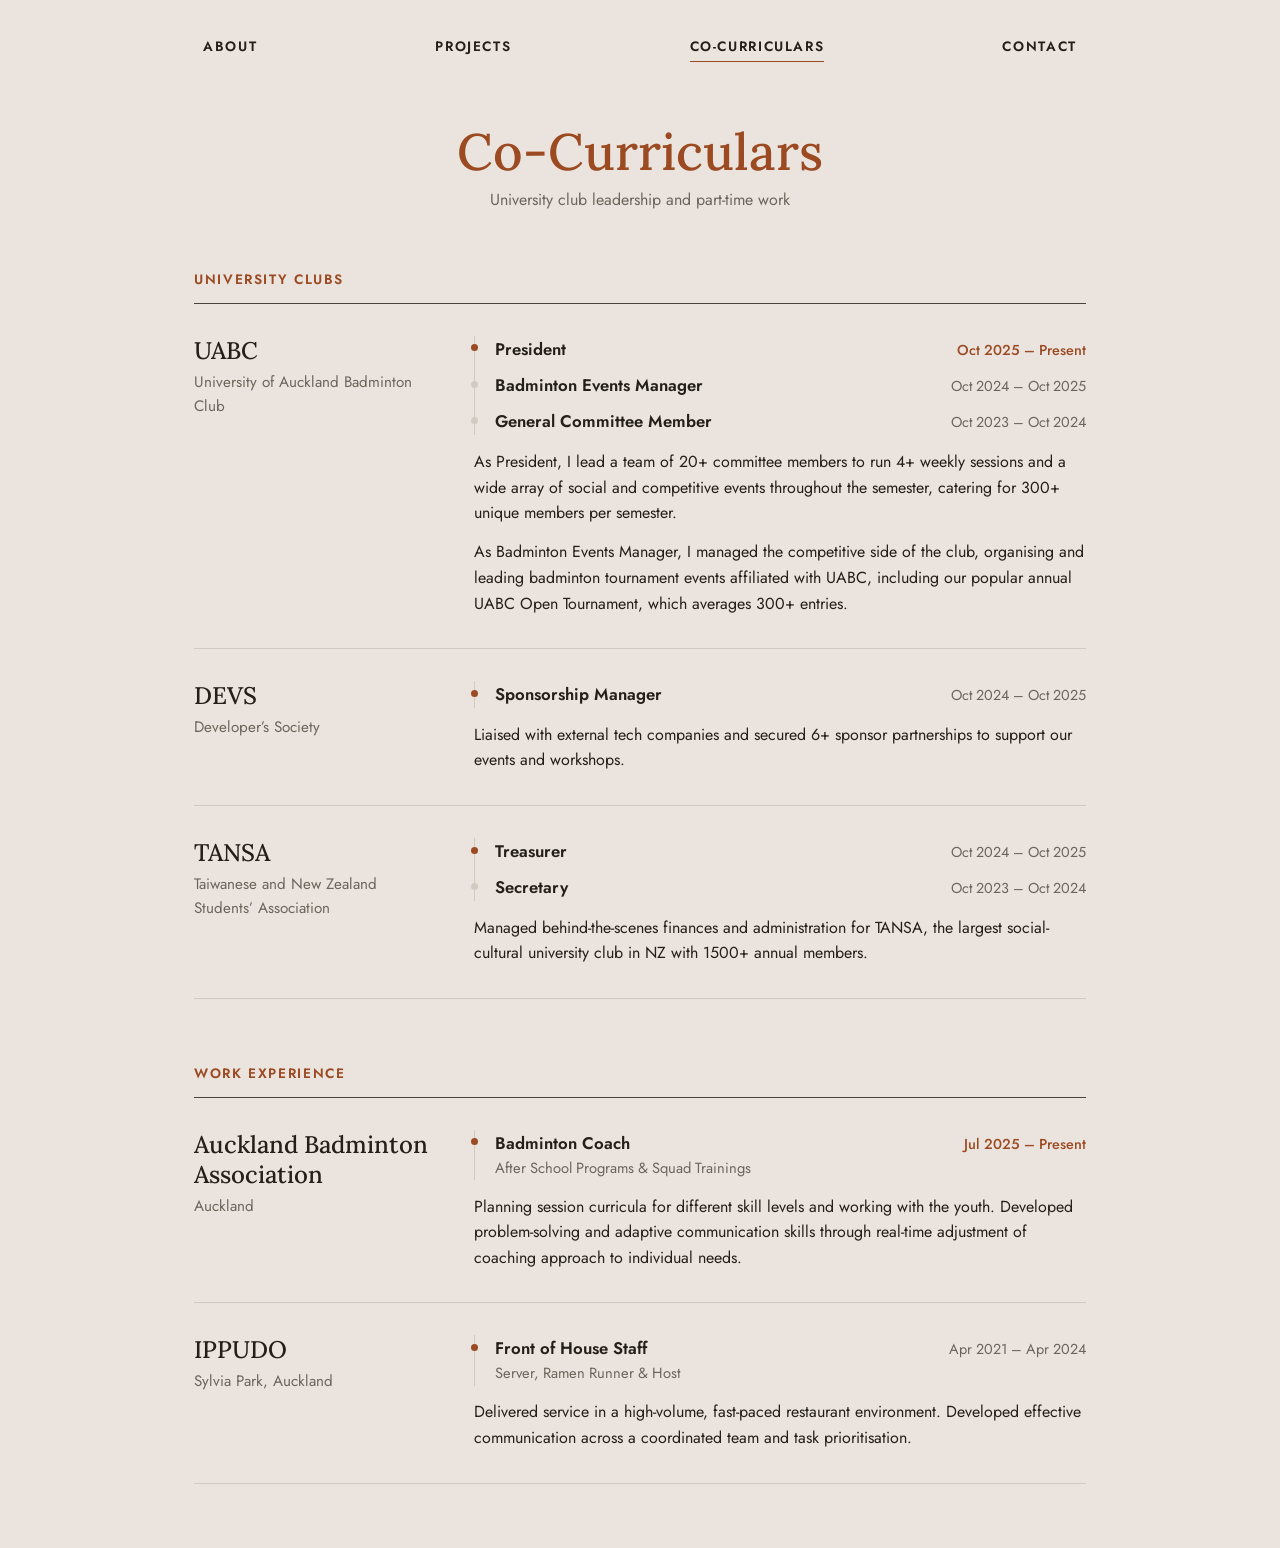
==== cocurriculars.html @ d3604c3f "revamped the website theme/format" ====
<!DOCTYPE html>
<html lang="en">
<head>
  <meta charset="UTF-8">
  <meta name="viewport" content="width=device-width, initial-scale=1.0">
  <title>Co-Curriculars — Yuan Tsai</title>
  <link rel="preconnect" href="https://fonts.googleapis.com">
  <link rel="preconnect" href="https://fonts.gstatic.com" crossorigin>
  <link href="https://fonts.googleapis.com/css2?family=Jost:wght@400;500;600&family=Lora:ital,wght@0,400;0,500;1,400&display=swap" rel="stylesheet">
  <link rel="stylesheet" href="style.css">
</head>
<body>

<nav class="site-nav">
  <a href="index.html">About</a>
  <a href="projects.html">Projects</a>
  <a href="cocurriculars.html" class="active">Co-Curriculars</a>
  <a href="contact.html">Contact</a>
</nav>

<main class="cc">
  <header class="page-heading">
    <h1>Co-Curriculars</h1>
    <p>University club leadership and part-time work</p>
  </header>

  <section class="cc-section">
    <h2 class="cc-section-title">University Clubs</h2>

    <article class="cc-entry">
      <div class="cc-org">
        <h3>UABC</h3>
        <p>University of Auckland Badminton Club</p>
      </div>
      <div class="cc-detail">
        <ul class="role-list">
          <li><span class="role">President</span><span class="dates current">Oct 2025 – Present</span></li>
          <li><span class="role">Badminton Events Manager</span><span class="dates">Oct 2024 – Oct 2025</span></li>
          <li><span class="role">General Committee Member</span><span class="dates">Oct 2023 – Oct 2024</span></li>
        </ul>
        <p>As President, I lead a team of 20+ committee members to run 4+ weekly sessions and a wide array of social and competitive events throughout the semester, catering for 300+ unique members per semester.</p>
        <p>As Badminton Events Manager, I managed the competitive side of the club, organising and leading badminton tournament events affiliated with UABC, including our popular annual UABC Open Tournament, which averages 300+ entries.</p>
      </div>
    </article>

    <article class="cc-entry">
      <div class="cc-org">
        <h3>DEVS</h3>
        <p>Developer’s Society</p>
      </div>
      <div class="cc-detail">
        <ul class="role-list">
          <li><span class="role">Sponsorship Manager</span><span class="dates">Oct 2024 – Oct 2025</span></li>
        </ul>
        <p>Liaised with external tech companies and secured 6+ sponsor partnerships to support our events and workshops.</p>
      </div>
    </article>

    <article class="cc-entry">
      <div class="cc-org">
        <h3>TANSA</h3>
        <p>Taiwanese and New Zealand Students’ Association</p>
      </div>
      <div class="cc-detail">
        <ul class="role-list">
          <li><span class="role">Treasurer</span><span class="dates">Oct 2024 – Oct 2025</span></li>
          <li><span class="role">Secretary</span><span class="dates">Oct 2023 – Oct 2024</span></li>
        </ul>
        <p>Managed behind-the-scenes finances and administration for TANSA, the largest social-cultural university club in NZ with 1500+ annual members.</p>
      </div>
    </article>
  </section>

  <section class="cc-section">
    <h2 class="cc-section-title">Work Experience</h2>

    <article class="cc-entry">
      <div class="cc-org">
        <h3>Auckland Badminton Association</h3>
        <p>Auckland</p>
      </div>
      <div class="cc-detail">
        <ul class="role-list">
          <li><span class="role">Badminton Coach <span class="role-sub">After School Programs &amp; Squad Trainings</span></span><span class="dates current">Jul 2025 – Present</span></li>
        </ul>
        <p>Planning session curricula for different skill levels and working with the youth. Developed problem-solving and adaptive communication skills through real-time adjustment of coaching approach to individual needs.</p>
      </div>
    </article>

    <article class="cc-entry">
      <div class="cc-org">
        <h3>IPPUDO</h3>
        <p>Sylvia Park, Auckland</p>
      </div>
      <div class="cc-detail">
        <ul class="role-list">
          <li><span class="role">Front of House Staff <span class="role-sub">Server, Ramen Runner &amp; Host</span></span><span class="dates">Apr 2021 – Apr 2024</span></li>
        </ul>
        <p>Delivered service in a high-volume, fast-paced restaurant environment. Developed effective communication across a coordinated team and task prioritisation.</p>
      </div>
    </article>
  </section>
</main>

</body>
</html>
---- style.css ----
/* Shared theme for every page */
:root {
  --bg: #ebe4de;
  --surface: #f3eee9;
  --text: #241f1b;
  --muted: #6e645c;
  --line: #4a423c;
  --line-soft: #d3c9c0;
  --accent: #9b4a22;
  --accent-hover: #7d3a19;
  --sans: 'Jost', 'Segoe UI', system-ui, sans-serif;
  --serif: 'Lora', Georgia, serif;
}

* { box-sizing: border-box; margin: 0; padding: 0; }

body {
  font-family: var(--sans);
  background: var(--bg);
  color: var(--text);
  min-height: 100vh;
  line-height: 1.6;
  display: flex;
  flex-direction: column;
}

a { color: inherit; }
img { display: block; max-width: 100%; }

/* NAV */
.site-nav {
  display: flex;
  justify-content: space-around;
  align-items: center;
  max-width: 1100px;
  width: 100%;
  margin: 0 auto;
  padding: 2.25rem 1.5rem;
}
.site-nav a {
  font-size: 0.85rem;
  font-weight: 600;
  letter-spacing: 0.12em;
  text-transform: uppercase;
  text-decoration: none;
  padding-bottom: 0.2rem;
  border-bottom: 1.5px solid transparent;
  transition: color 0.2s, border-color 0.2s;
}
.site-nav a:hover { color: var(--accent); }
.site-nav a.active { border-bottom-color: var(--accent); }

main {
  flex: 1;
  width: 100%;
  max-width: 1100px;
  margin: 0 auto;
  padding: 0 1.5rem 4rem;
}

/* HOMEPAGE FRAME */
.frame {
  border: 1px solid var(--line);
  display: grid;
  grid-template-columns: minmax(0, 1.05fr) minmax(0, 1fr);
  gap: 2rem;
  padding: 1rem;
  min-height: min(560px, calc(100vh - 160px));
}
.frame-text {
  display: flex;
  flex-direction: column;
  justify-content: space-between;
  padding: 2rem 1rem 1.5rem 2rem;
}
.frame-text h1 {
  font-size: clamp(2.6rem, 6vw, 4.2rem);
  font-weight: 500;
  line-height: 1.05;
  letter-spacing: -0.01em;
  margin-bottom: 1.25rem;
}
.bio {
  font-size: 1.02rem;
  line-height: 1.7;
  max-width: 34rem;
}
.bio p + p { margin-top: 0.8rem; }
.bio a {
  color: var(--accent);
  text-decoration: underline;
  text-underline-offset: 3px;
  text-decoration-thickness: 1px;
  white-space: nowrap;
  transition: color 0.2s;
}
.bio a:hover { color: var(--accent-hover); }
.socials { display: flex; gap: 1rem; margin-top: 2rem; }
.socials a { display: inline-flex; transition: color 0.2s, transform 0.2s; }
.socials a:hover { color: var(--accent); transform: translateY(-2px); }
.socials svg { width: 28px; height: 28px; }

.photo-grid {
  display: grid;
  grid-template-columns: repeat(2, minmax(0, 1fr));
  grid-template-rows: repeat(2, minmax(0, 1fr));
  gap: 0.6rem;
  min-height: 420px;
}
.photo-grid img {
  width: 100%;
  height: 100%;
  object-fit: cover;
}

/* PAGE HEADINGS */
.page-heading {
  text-align: center;
  margin: 1.5rem 0 3.5rem;
}
.page-heading h1 {
  font-family: var(--serif);
  font-weight: 500;
  font-size: clamp(2.2rem, 5vw, 3.2rem);
  color: var(--accent);
  line-height: 1.15;
}
.page-heading p { color: var(--muted); margin-top: 0.4rem; }

/* PROJECT GALLERY */
.project-grid {
  display: grid;
  grid-template-columns: repeat(3, minmax(0, 1fr));
  gap: 3rem 2.25rem;
}
.project-card {
  text-decoration: none;
  display: flex;
  flex-direction: column;
}
.project-thumb {
  position: relative;
  aspect-ratio: 4 / 3;
  overflow: hidden;
  background: var(--surface);
  margin-bottom: 0.9rem;
}
.project-thumb img {
  width: 100%;
  height: 100%;
  object-fit: cover;
  transition: transform 0.5s ease;
}
.project-card:hover .project-thumb img,
.project-card:hover .thumb-placeholder { transform: scale(1.04); }

/* Solid tile for projects without a photo yet */
.thumb-placeholder {
  width: 100%;
  height: 100%;
  display: flex;
  align-items: center;
  justify-content: center;
  font-family: var(--serif);
  font-style: italic;
  font-size: 2.6rem;
  color: #f3eee9;
  transition: transform 0.5s ease;
}
.tone-rust { background: var(--accent); }
.tone-green { background: #23392e; }
.tone-charcoal { background: #2b2725; }

.thumb-badge {
  position: absolute;
  top: 0.75rem;
  left: 0.75rem;
  background: var(--surface);
  color: var(--accent);
  font-size: 0.7rem;
  font-weight: 600;
  letter-spacing: 0.08em;
  text-transform: uppercase;
  padding: 0.2rem 0.55rem;
}

.project-name {
  font-family: var(--serif);
  font-size: 1.2rem;
  font-weight: 500;
  line-height: 1.3;
  transition: color 0.2s;
}
.project-card:hover .project-name { color: var(--accent); }
.project-type {
  font-size: 0.78rem;
  font-weight: 600;
  letter-spacing: 0.1em;
  text-transform: uppercase;
  color: var(--accent);
  margin-top: 0.2rem;
}
.project-stack {
  font-size: 0.92rem;
  color: var(--muted);
  margin-top: 0.15rem;
}
.project-stack strong { color: var(--text); font-weight: 600; }

/* PROJECT DETAIL */
.detail { max-width: 800px; margin: 0 auto; }
.back-link {
  display: inline-flex;
  align-items: center;
  gap: 0.35rem;
  font-size: 0.9rem;
  color: var(--muted);
  text-decoration: none;
  margin-bottom: 1.5rem;
  transition: color 0.2s;
}
.back-link:hover { color: var(--accent); }
.back-link svg { width: 15px; height: 15px; }

.detail-header {
  border-bottom: 1px solid var(--line-soft);
  padding-bottom: 1.75rem;
  margin-bottom: 2rem;
}
.detail-header h1 {
  font-family: var(--serif);
  font-weight: 500;
  font-size: clamp(2rem, 5vw, 2.9rem);
  line-height: 1.15;
}
.detail-header .project-type { margin-top: 0.6rem; }
.dev-badge {
  display: inline-block;
  vertical-align: middle;
  background: var(--accent);
  color: #fff;
  font-family: var(--sans);
  font-size: 0.7rem;
  font-weight: 600;
  letter-spacing: 0.08em;
  text-transform: uppercase;
  padding: 0.2rem 0.55rem;
  margin-left: 0.4rem;
}

.tags { display: flex; flex-wrap: wrap; gap: 0.45rem; margin-top: 1rem; }
.tag {
  border: 1px solid var(--line-soft);
  background: var(--surface);
  font-size: 0.8rem;
  font-weight: 500;
  padding: 0.2rem 0.65rem;
}

.project-body { display: flex; flex-direction: column; gap: 2.25rem; }

.description { font-size: 1.05rem; max-width: 680px; }
.description p + p,
.description ul + p { margin-top: 0.85rem; }
.description ul {
  margin: 0.6rem 0 0 1.4rem;
  display: flex;
  flex-direction: column;
  gap: 0.3rem;
}

.media-grid {
  display: grid;
  grid-template-columns: repeat(auto-fill, minmax(280px, 1fr));
  gap: 1rem;
}
.media-item {
  background: var(--surface);
  overflow: hidden;
  aspect-ratio: 4 / 3;
}
.media-item img {
  width: 100%;
  height: 100%;
  object-fit: cover;
}
/* Show screenshots uncropped */
.media-grid.natural .media-item { aspect-ratio: auto; }
.media-grid.natural .media-item img { height: auto; object-fit: contain; }

.btn-group { display: flex; flex-wrap: wrap; gap: 0.75rem; }
.btn {
  display: inline-flex;
  align-items: center;
  gap: 0.5rem;
  background: var(--accent);
  color: #fff;
  text-decoration: none;
  font-weight: 500;
  font-size: 0.95rem;
  letter-spacing: 0.02em;
  padding: 0.7rem 1.4rem;
  transition: background 0.2s, transform 0.2s;
}
.btn:hover { background: var(--accent-hover); transform: translateY(-1px); }
.btn svg { width: 18px; height: 18px; flex-shrink: 0; }

/* CO-CURRICULARS */
.cc { max-width: 940px; }
.cc-section + .cc-section { margin-top: 4rem; }
.cc-section-title {
  font-size: 0.85rem;
  font-weight: 600;
  letter-spacing: 0.12em;
  text-transform: uppercase;
  color: var(--accent);
  padding-bottom: 0.75rem;
  border-bottom: 1px solid var(--line);
}
.cc-entry {
  display: grid;
  grid-template-columns: minmax(0, 15rem) minmax(0, 1fr);
  gap: 2.5rem;
  padding: 2rem 0;
  border-bottom: 1px solid var(--line-soft);
}
.cc-org h3 {
  font-family: var(--serif);
  font-weight: 500;
  font-size: 1.5rem;
  line-height: 1.25;
}
.cc-org p { color: var(--muted); font-size: 0.95rem; margin-top: 0.25rem; }
.cc-detail > p { margin-top: 0.85rem; }

/* Roles held within one organisation, newest first */
.role-list {
  list-style: none;
  border-left: 1px solid var(--line-soft);
  padding-left: 1.25rem;
  display: flex;
  flex-direction: column;
  gap: 0.6rem;
}
.role-list li {
  position: relative;
  display: flex;
  justify-content: space-between;
  align-items: baseline;
  gap: 1rem;
  flex-wrap: wrap;
}
.role-list li::before {
  content: '';
  position: absolute;
  left: calc(-1.25rem - 4px);
  top: 0.55em;
  width: 7px;
  height: 7px;
  border-radius: 50%;
  background: var(--line-soft);
}
.role-list li:first-child::before { background: var(--accent); }
.role { font-weight: 600; font-size: 1.05rem; }
.role-sub { display: block; font-weight: 400; font-size: 0.92rem; color: var(--muted); }
.dates { font-size: 0.9rem; color: var(--muted); white-space: nowrap; }
.dates.current { color: var(--accent); font-weight: 500; }

/* CONTACT */
.contact-frame {
  border: 1px solid var(--line);
  max-width: 640px;
  margin: 0 auto;
  padding: 3rem 2.5rem;
  text-align: center;
}
.contact-frame h1 {
  font-size: clamp(2.2rem, 5vw, 3rem);
  font-weight: 500;
  margin-bottom: 0.5rem;
}
.contact-frame > p { color: var(--muted); margin-bottom: 2rem; }
.contact-list {
  list-style: none;
  display: flex;
  flex-direction: column;
  gap: 0.9rem;
  align-items: center;
}
.contact-list a {
  display: inline-flex;
  align-items: center;
  gap: 0.6rem;
  font-size: 1.1rem;
  text-decoration: none;
  border-bottom: 1px solid transparent;
  transition: color 0.2s, border-color 0.2s;
}
.contact-list a:hover { color: var(--accent); border-bottom-color: var(--accent); }
.contact-list svg { width: 22px; height: 22px; }

/* RESPONSIVE */
@media (max-width: 900px) {
  .project-grid { grid-template-columns: repeat(2, minmax(0, 1fr)); gap: 2.5rem 1.5rem; }
}

@media (max-width: 720px) {
  .site-nav { padding: 1.5rem 1rem; justify-content: space-between; }
  .site-nav a { font-size: 0.72rem; letter-spacing: 0.06em; }
  .cc-entry { grid-template-columns: minmax(0, 1fr); gap: 1rem; padding: 1.5rem 0; }
  .role-list li { flex-direction: column; gap: 0; }
  main { padding: 0 1rem 3rem; }
  .frame { grid-template-columns: minmax(0, 1fr); min-height: 0; }
  .frame-text { padding: 1.25rem 0.5rem 0.5rem; }
  .photo-grid { min-height: 0; aspect-ratio: 1; }
  .project-grid { grid-template-columns: minmax(0, 1fr); }
  .media-grid { grid-template-columns: 1fr; }
  .contact-frame { padding: 2.25rem 1.25rem; }
}
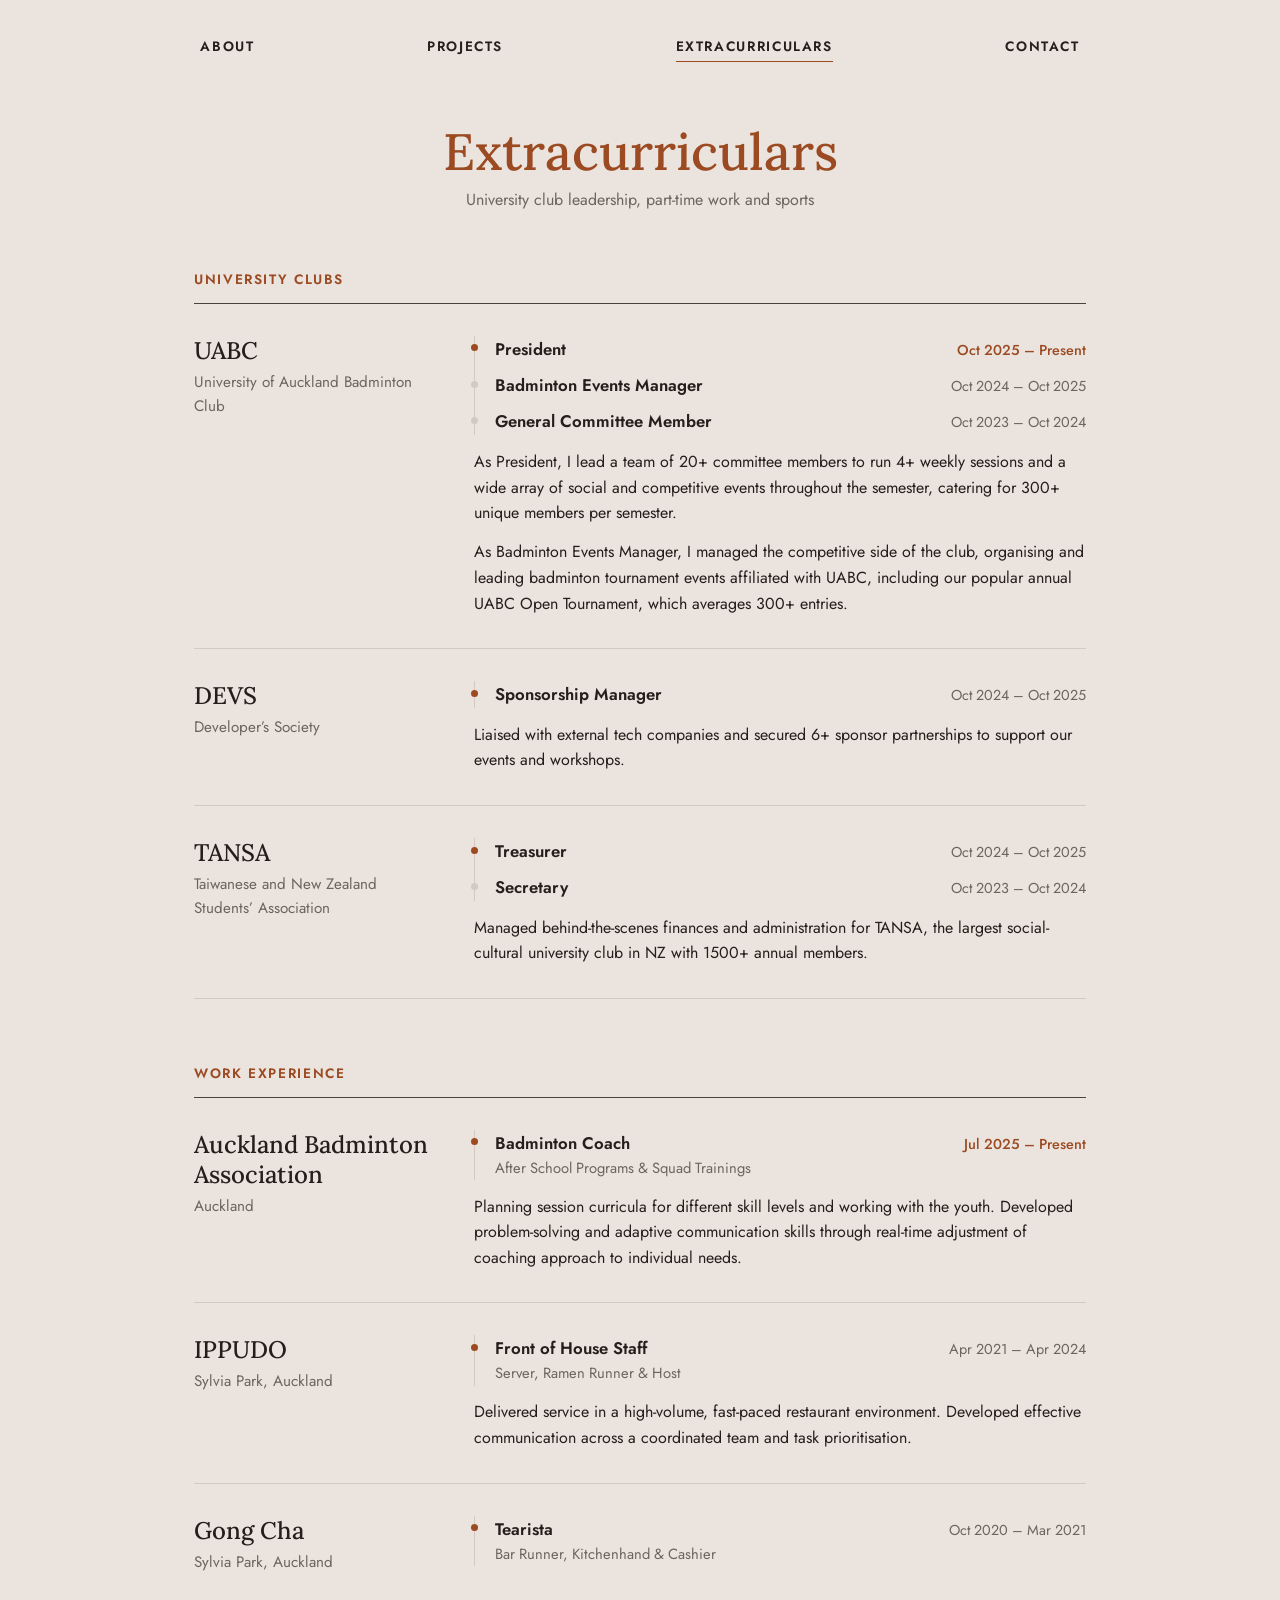
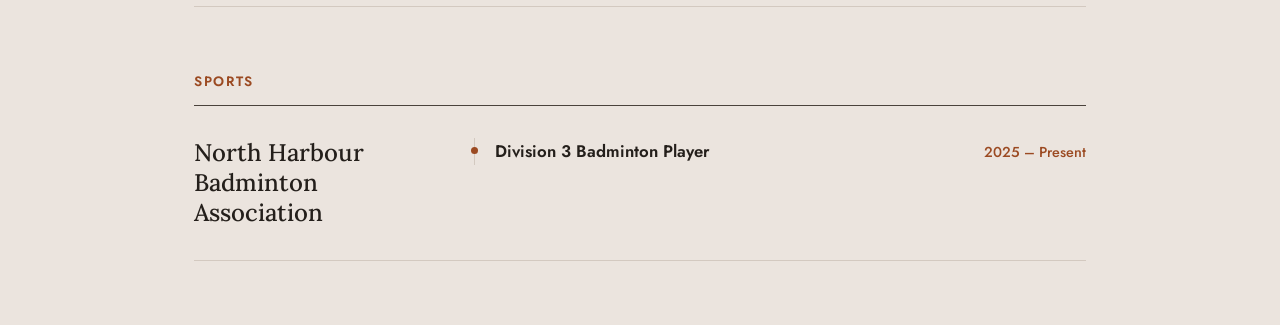
==== commit 2cf9083f: "added sports" ====
--- a/cocurriculars.html
+++ b/cocurriculars.html
@@ -3,7 +3,7 @@
 <head>
   <meta charset="UTF-8">
   <meta name="viewport" content="width=device-width, initial-scale=1.0">
-  <title>Co-Curriculars — Yuan Tsai</title>
+  <title>Extracurriculars — Yuan Tsai</title>
   <link rel="preconnect" href="https://fonts.googleapis.com">
   <link rel="preconnect" href="https://fonts.gstatic.com" crossorigin>
   <link href="https://fonts.googleapis.com/css2?family=Jost:wght@400;500;600&family=Lora:ital,wght@0,400;0,500;1,400&display=swap" rel="stylesheet">
@@ -14,14 +14,14 @@
 <nav class="site-nav">
   <a href="index.html">About</a>
   <a href="projects.html">Projects</a>
-  <a href="cocurriculars.html" class="active">Co-Curriculars</a>
+  <a href="cocurriculars.html" class="active">Extracurriculars</a>
   <a href="contact.html">Contact</a>
 </nav>
 
 <main class="cc">
   <header class="page-heading">
-    <h1>Co-Curriculars</h1>
-    <p>University club leadership and part-time work</p>
+    <h1>Extracurriculars</h1>
+    <p>University club leadership, part-time work and sports</p>
   </header>
 
   <section class="cc-section">
@@ -99,6 +99,33 @@
         <p>Delivered service in a high-volume, fast-paced restaurant environment. Developed effective communication across a coordinated team and task prioritisation.</p>
       </div>
     </article>
+
+    <article class="cc-entry">
+      <div class="cc-org">
+        <h3>Gong Cha</h3>
+        <p>Sylvia Park, Auckland</p>
+      </div>
+      <div class="cc-detail">
+        <ul class="role-list">
+          <li><span class="role">Tearista <span class="role-sub">Bar Runner, Kitchenhand &amp; Cashier</span></span><span class="dates">Oct 2020 – Mar 2021</span></li>
+        </ul>
+      </div>
+    </article>
+  </section>
+
+  <section class="cc-section">
+    <h2 class="cc-section-title">Sports</h2>
+
+    <article class="cc-entry">
+      <div class="cc-org">
+        <h3>North Harbour Badminton Association</h3>
+      </div>
+      <div class="cc-detail">
+        <ul class="role-list">
+          <li><span class="role">Division 3 Badminton Player</span><span class="dates current">2025 – Present</span></li>
+        </ul>
+      </div>
+    </article>
   </section>
 </main>
 
--- a/style.css
+++ b/style.css
@@ -101,16 +101,16 @@
 .socials svg { width: 28px; height: 28px; }
 
 .photo-grid {
-  display: grid;
-  grid-template-columns: repeat(2, minmax(0, 1fr));
-  grid-template-rows: repeat(2, minmax(0, 1fr));
+  display: flex;
+  flex-direction: column;
   gap: 0.6rem;
-  min-height: 420px;
-}
-.photo-grid img {
-  width: 100%;
-  height: 100%;
-  object-fit: cover;
+  align-self: center;
+}
+.photo-row { display: flex; gap: 0.6rem; }
+.photo-row img {
+  flex: var(--ar) 1 0;
+  min-width: 0;
+  height: auto;
 }
 
 /* PAGE HEADINGS */
@@ -305,7 +305,7 @@
 .btn:hover { background: var(--accent-hover); transform: translateY(-1px); }
 .btn svg { width: 18px; height: 18px; flex-shrink: 0; }
 
-/* CO-CURRICULARS */
+/* EXTRACURRICULARS */
 .cc { max-width: 940px; }
 .cc-section + .cc-section { margin-top: 4rem; }
 .cc-section-title {
@@ -412,7 +412,6 @@
   main { padding: 0 1rem 3rem; }
   .frame { grid-template-columns: minmax(0, 1fr); min-height: 0; }
   .frame-text { padding: 1.25rem 0.5rem 0.5rem; }
-  .photo-grid { min-height: 0; aspect-ratio: 1; }
   .project-grid { grid-template-columns: minmax(0, 1fr); }
   .media-grid { grid-template-columns: 1fr; }
   .contact-frame { padding: 2.25rem 1.25rem; }
